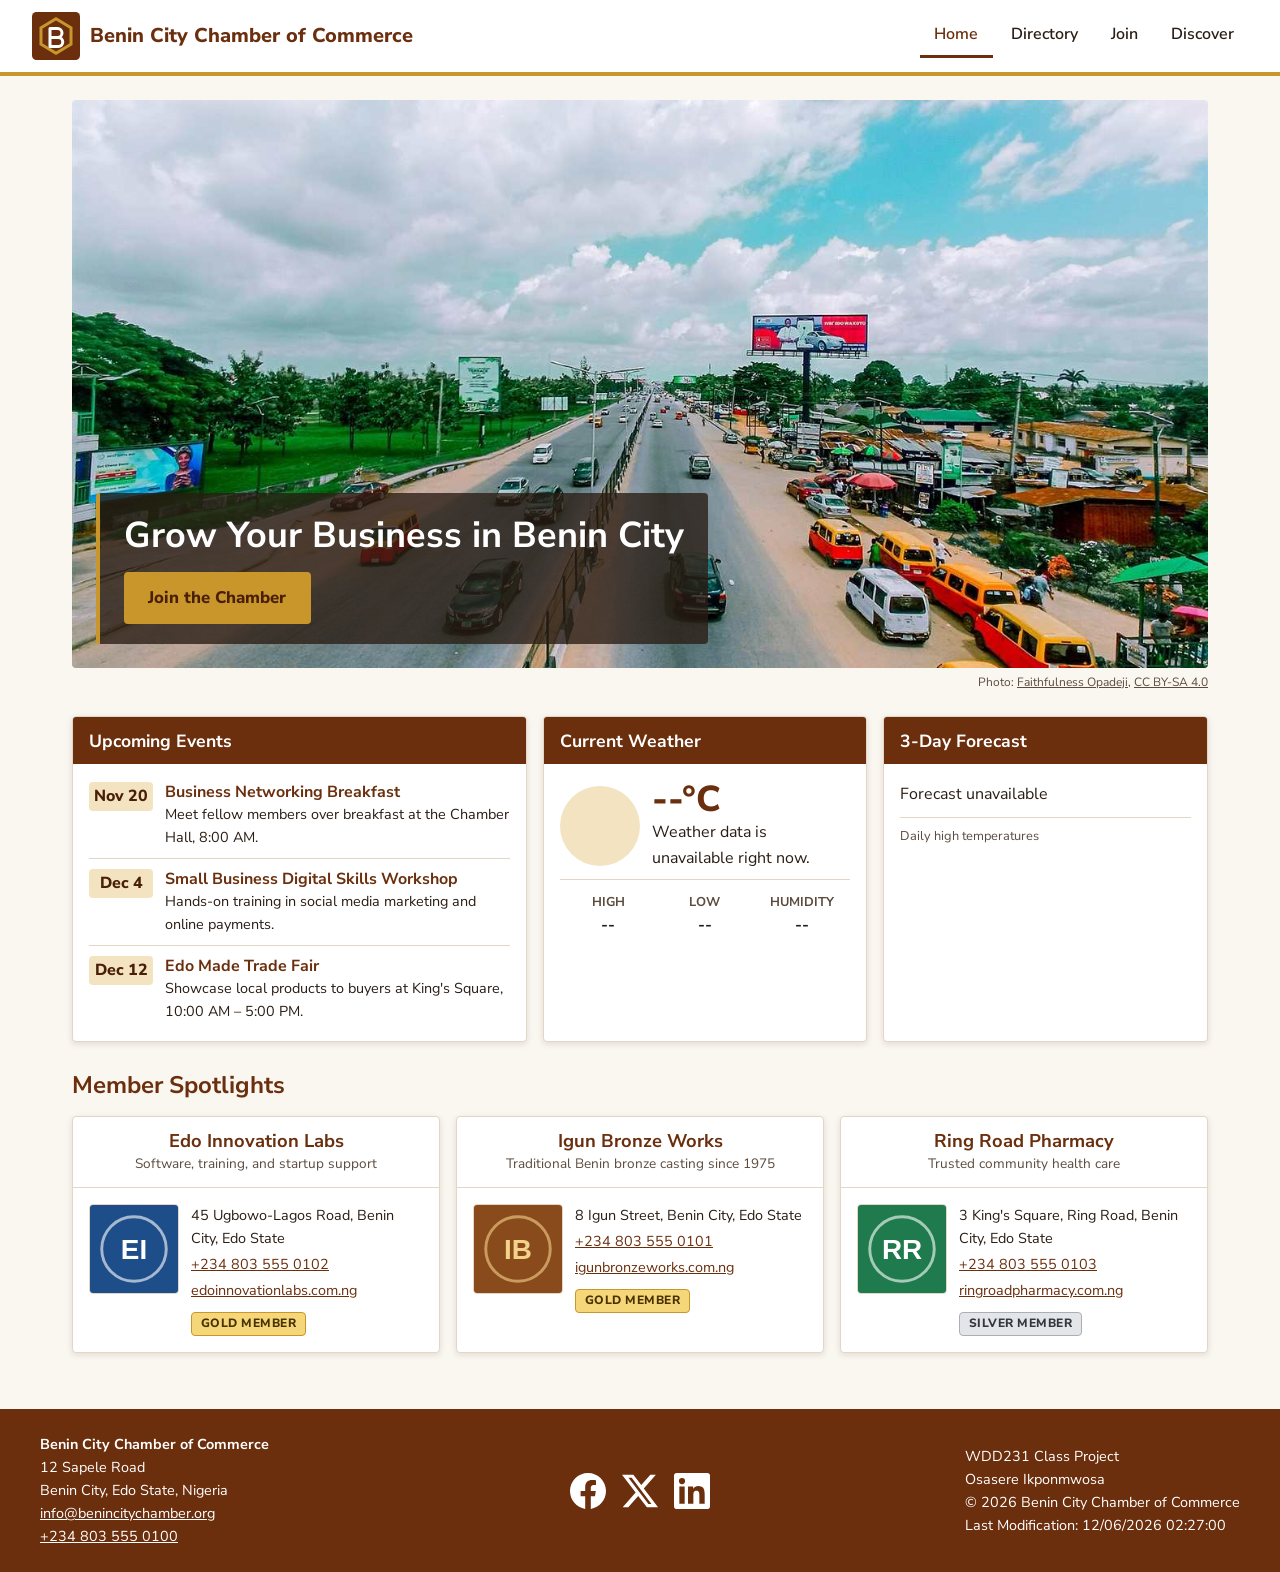
==== chamber/index.html @ 7e102f47 "Add chamber home page and member spotlights Create a responsive chamber landing page with events, we" ====
<!DOCTYPE html>
<html lang="en">

<head>
  <meta charset="UTF-8">
  <meta name="viewport" content="width=device-width, initial-scale=1.0">
  <title>Benin City Chamber of Commerce | Home</title>
  <meta name="description"
    content="The Benin City Chamber of Commerce connects and supports local businesses in Edo State, Nigeria. See upcoming events, current weather, and featured member businesses.">
  <meta name="author" content="Osasere Ikponmwosa">

  <meta property="og:title" content="Benin City Chamber of Commerce">
  <meta property="og:description"
    content="Connecting and supporting local businesses in Benin City, Edo State, Nigeria.">
  <meta property="og:image" content="https://osasereik.github.io/wdd231/chamber/images/og-image.jpg">
  <meta property="og:url" content="https://osasereik.github.io/wdd231/chamber/index.html">
  <meta property="og:type" content="website">

  <link rel="icon" href="images/favicon.svg" type="image/svg+xml">

  <link rel="preload" as="image" href="images/hero-medium.jpg"
    imagesrcset="images/hero-small.jpg 600w, images/hero-medium.jpg 1000w, images/hero-large.jpg 1400w"
    imagesizes="(min-width: 1200px) 1136px, 100vw" fetchpriority="high">

  <link rel="preconnect" href="https://fonts.googleapis.com">
  <link rel="preconnect" href="https://fonts.gstatic.com" crossorigin>
  <link href="https://fonts.googleapis.com/css2?family=Nunito+Sans:wght@400;600;700;800&display=swap"
    rel="stylesheet">

  <link rel="stylesheet" href="styles/normalize.css">
  <link rel="stylesheet" href="styles/small.css">
  <link rel="stylesheet" href="styles/larger.css">

  <script src="scripts/navigation.js" defer></script>
  <script src="scripts/date.js" defer></script>
  <script src="scripts/weather.js" defer></script>
  <script type="module" src="scripts/spotlights.js"></script>
</head>

<body>
  <header>
    <a class="brand" href="index.html">
      <img src="images/logo.svg" alt="Benin City Chamber of Commerce logo" width="48" height="48">
      <span>Benin City Chamber of Commerce</span>
    </a>
    <button id="menu" type="button" aria-label="Toggle navigation menu" aria-expanded="false"
      aria-controls="nav-links"></button>
    <nav aria-label="Main navigation">
      <ul id="nav-links">
        <li class="current"><a href="index.html" aria-current="page">Home</a></li>
        <li><a href="directory.html">Directory</a></li>
        <li><a href="join.html">Join</a></li>
        <li><a href="discover.html">Discover</a></li>
      </ul>
    </nav>
  </header>

  <main>
    <section class="hero">
      <img src="images/hero-medium.jpg"
        srcset="images/hero-small.jpg 600w, images/hero-medium.jpg 1000w, images/hero-large.jpg 1400w"
        sizes="(min-width: 1200px) 1136px, 100vw"
        alt="Busy highway in Benin City with yellow commercial buses under a bright cloudy sky"
        width="1400" height="700" fetchpriority="high">
      <div class="hero-content">
        <h1>Grow Your Business in Benin City</h1>
        <a class="cta" href="join.html">Join the Chamber</a>
      </div>
      <p class="credit">
        Photo: <a href="https://commons.wikimedia.org/wiki/File:High-Way_in_Benin_City,_Edo_State.jpg"
          target="_blank" rel="noopener">Faithfulness Opadeji</a>,
        <a href="https://creativecommons.org/licenses/by-sa/4.0" target="_blank" rel="noopener">CC BY-SA 4.0</a>
      </p>
    </section>

    <div class="home-grid">
      <section class="card events">
        <h2>Upcoming Events</h2>
        <ul class="event-list">
          <li>
            <time datetime="2026-11-20">Nov 20</time>
            <div>
              <h3>Business Networking Breakfast</h3>
              <p>Meet fellow members over breakfast at the Chamber Hall, 8:00 AM.</p>
            </div>
          </li>
          <li>
            <time datetime="2026-12-04">Dec 4</time>
            <div>
              <h3>Small Business Digital Skills Workshop</h3>
              <p>Hands-on training in social media marketing and online payments.</p>
            </div>
          </li>
          <li>
            <time datetime="2026-12-12">Dec 12</time>
            <div>
              <h3>Edo Made Trade Fair</h3>
              <p>Showcase local products to buyers at King's Square, 10:00 AM – 5:00 PM.</p>
            </div>
          </li>
        </ul>
      </section>

      <section class="card weather">
        <h2>Current Weather</h2>
        <div class="weather-now">
          <div id="weather-icon" class="weather-icon"></div>
          <div>
            <p class="temp" id="current-temp">--°C</p>
            <p id="weather-desc">Loading weather…</p>
          </div>
        </div>
        <dl class="weather-details">
          <dt>High</dt>
          <dd id="weather-high">--</dd>
          <dt>Low</dt>
          <dd id="weather-low">--</dd>
          <dt>Humidity</dt>
          <dd id="weather-humidity">--</dd>
        </dl>
      </section>

      <section class="card forecast">
        <h2>3-Day Forecast</h2>
        <ul id="forecast" class="forecast-list">
          <li><span>Loading…</span> <strong>--</strong></li>
          <li><span>Loading…</span> <strong>--</strong></li>
          <li><span>Loading…</span> <strong>--</strong></li>
        </ul>
        <p class="forecast-note">Daily high temperatures</p>
      </section>
    </div>

    <section class="spotlight-section">
      <h2>Member Spotlights</h2>
      <div id="spotlights" class="members grid"></div>
    </section>
  </main>

  <footer>
    <div class="footer-inner">
      <address class="contact">
        <strong>Benin City Chamber of Commerce</strong><br>
        12 Sapele Road<br>
        Benin City, Edo State, Nigeria<br>
        <a href="mailto:info@benincitychamber.org">info@benincitychamber.org</a><br>
        <a href="tel:+2348035550100">+234 803 555 0100</a>
      </address>

      <div class="social">
        <a href="https://www.facebook.com/" target="_blank" rel="noopener" aria-label="Facebook">
          <svg viewBox="0 0 24 24" aria-hidden="true"><path d="M24 12.07C24 5.4 18.63 0 12 0S0 5.4 0 12.07C0 18.1 4.39 23.1 10.13 24v-8.44H7.08v-3.49h3.05V9.41c0-3.02 1.79-4.69 4.53-4.69 1.31 0 2.68.24 2.68.24v2.97h-1.51c-1.49 0-1.96.93-1.96 1.89v2.25h3.33l-.53 3.49h-2.8V24C19.61 23.1 24 18.1 24 12.07Z"/></svg>
        </a>
        <a href="https://x.com/" target="_blank" rel="noopener" aria-label="X (Twitter)">
          <svg viewBox="0 0 24 24" aria-hidden="true"><path d="M18.9 1.15h3.68l-8.04 9.19L24 22.85h-7.4l-5.8-7.58-6.63 7.58H.48l8.6-9.83L0 1.15h7.59l5.24 6.93 6.07-6.93Zm-1.29 19.5h2.04L6.48 3.24H4.3l13.31 17.41Z"/></svg>
        </a>
        <a href="https://www.linkedin.com/in/seregheik/" target="_blank" rel="noopener" aria-label="LinkedIn">
          <svg viewBox="0 0 24 24" aria-hidden="true"><path d="M20.45 20.45h-3.55v-5.57c0-1.33-.03-3.04-1.85-3.04-1.86 0-2.14 1.45-2.14 2.94v5.67H9.35V9h3.41v1.56h.05c.48-.9 1.64-1.85 3.37-1.85 3.6 0 4.27 2.37 4.27 5.46v6.28ZM5.34 7.43a2.06 2.06 0 1 1 0-4.12 2.06 2.06 0 0 1 0 4.12ZM7.12 20.45H3.56V9h3.56v11.45ZM22.22 0H1.77C.79 0 0 .77 0 1.73v20.54C0 23.23.79 24 1.77 24h20.45c.98 0 1.78-.77 1.78-1.73V1.73C24 .77 23.2 0 22.22 0Z"/></svg>
        </a>
      </div>

      <div class="dev-info">
        <p>WDD231 Class Project</p>
        <p>Osasere Ikponmwosa</p>
        <p>&copy; <span id="currentyear"></span> Benin City Chamber of Commerce</p>
        <p>Last Modification: <span id="lastModified"></span></p>
      </div>
    </div>
  </footer>
</body>

</html>
---- chamber/styles/small.css ----
:root {
  --primary: #6b2f0e;
  --primary-dark: #4a1f08;
  --secondary: #c8962b;
  --secondary-light: #f3e3c0;
  --bg: #faf6f0;
  --surface: #ffffff;
  --text: #2a1d14;
  --muted: #5c4b3e;
  --border: #e3d6c4;
  --radius: 4px;
  --shadow: 0 2px 6px rgb(42 29 20 / 12%);
  --font: "Nunito Sans", Arial, Helvetica, sans-serif;
}

body {
  font-family: var(--font);
  color: var(--text);
  background-color: var(--bg);
  line-height: 1.6;
}

header {
  display: flex;
  flex-wrap: wrap;
  align-items: center;
  justify-content: space-between;
  gap: 0.5rem;
  padding: 0.75rem 1rem;
  background-color: var(--surface);
  border-bottom: 4px solid var(--secondary);
}

.brand {
  flex: 1;
  min-width: 0;
  display: flex;
  align-items: center;
  gap: 0.6rem;
  text-decoration: none;
  color: var(--primary);
  font-weight: 800;
  line-height: 1.2;
  font-size: 1.05rem;
}

.brand img {
  flex-shrink: 0;
  width: 48px;
  height: 48px;
}

#menu {
  width: 44px;
  height: 44px;
  font-size: 1.6rem;
  line-height: 1;
  color: var(--primary);
  background: transparent;
  border: 2px solid var(--primary);
  border-radius: var(--radius);
  cursor: pointer;
}

#menu::before {
  content: "\2630";
}

#menu.open::before {
  content: "\2715";
}

header nav {
  flex-basis: 100%;
}

nav ul {
  display: none;
  list-style: none;
}

nav ul.open {
  display: block;
}

nav a {
  display: block;
  padding: 0.65rem 1rem;
  text-decoration: none;
  color: var(--text);
  font-weight: 600;
  border-left: 4px solid transparent;
}

nav a:hover,
nav a:focus-visible {
  background-color: var(--secondary-light);
  border-left-color: var(--secondary);
}

nav .current a {
  color: var(--surface);
  background-color: var(--primary);
  border-left-color: var(--secondary);
}

main {
  max-width: 1200px;
  margin: 0 auto;
  padding: 1rem;
}

h1 {
  color: var(--primary);
  font-size: 1.75rem;
  margin-bottom: 1rem;
}

.view-toggle {
  display: flex;
  justify-content: center;
  gap: 1rem;
  margin-bottom: 1.25rem;
}

.view-toggle button {
  display: flex;
  align-items: center;
  gap: 0.4rem;
  padding: 0.5rem 1rem;
  font-weight: 700;
  color: var(--primary);
  background-color: var(--surface);
  border: 2px solid var(--primary);
  border-radius: var(--radius);
  cursor: pointer;
}

.view-toggle svg {
  width: 20px;
  height: 20px;
  fill: currentColor;
}

.view-toggle button:hover,
.view-toggle button:focus-visible {
  background-color: var(--secondary-light);
}

.view-toggle button.active {
  color: var(--surface);
  background-color: var(--primary);
}

/* Reserve space while members load from JSON so the footer
   doesn't jump (prevents Cumulative Layout Shift) */
#members:empty {
  min-height: 100vh;
}

#spotlights:empty {
  min-height: 300px;
}

.members.grid {
  display: grid;
  grid-template-columns: 1fr;
  gap: 1rem;
}

.member {
  background-color: var(--surface);
  border: 1px solid var(--border);
  border-radius: var(--radius);
  box-shadow: var(--shadow);
  overflow: hidden;
}

.grid .member-head {
  padding: 0.75rem 1rem;
  text-align: center;
  border-bottom: 1px solid var(--border);
}

.member h2 {
  font-size: 1.15rem;
  line-height: 1.3;
  color: var(--primary);
}

.tagline {
  font-size: 0.85rem;
  color: var(--muted);
}

.grid .member-body {
  display: grid;
  grid-template-columns: 90px 1fr;
  gap: 0.75rem;
  align-items: start;
  padding: 1rem;
}

.member img {
  width: 90px;
  height: 90px;
  border-radius: var(--radius);
  border: 1px solid var(--border);
}

.details {
  font-size: 0.9rem;
  overflow-wrap: anywhere;
}

.details p {
  margin-bottom: 0.2rem;
}

.details a {
  color: var(--primary);
}

.level {
  display: inline-block;
  margin-top: 0.4rem;
  padding: 0.1rem 0.55rem;
  font-size: 0.75rem;
  font-weight: 800;
  text-transform: uppercase;
  letter-spacing: 0.04em;
  border-radius: var(--radius);
  border: 1px solid transparent;
}

.level-3 {
  background-color: #f5d77a;
  color: #4a3200;
  border-color: #c8962b;
}

.level-2 {
  background-color: #e3e5e8;
  color: #33383f;
  border-color: #a9afb7;
}

.level-1 {
  background-color: var(--secondary-light);
  color: var(--primary-dark);
  border-color: var(--border);
}

.members.list {
  display: flex;
  flex-direction: column;
  border: 1px solid var(--border);
  border-radius: var(--radius);
  overflow: hidden;
}

.list .member {
  border: none;
  border-radius: 0;
  box-shadow: none;
  padding: 0.75rem 1rem;
}

.list .member:nth-child(even) {
  background-color: var(--secondary-light);
}

.list .member img,
.list .tagline {
  display: none;
}

.list .member h2 {
  font-size: 1rem;
}

/* ===== Home page ===== */
.hero {
  position: relative;
  margin-bottom: 1.5rem;
}

.hero img {
  width: 100%;
  height: auto;
  aspect-ratio: 4 / 3;
  object-fit: cover;
  border-radius: var(--radius);
}

.hero-content {
  position: absolute;
  left: 0.75rem;
  right: 0.75rem;
  bottom: 2.25rem;
  padding: 0.6rem 0.85rem;
  background-color: rgb(42 29 20 / 78%);
  border-left: 4px solid var(--secondary);
  border-radius: var(--radius);
}

.hero h1 {
  color: #ffffff;
  font-size: 1.15rem;
  line-height: 1.25;
  margin-bottom: 0.5rem;
}

.cta {
  display: inline-block;
  padding: 0.5rem 1.1rem;
  font-weight: 800;
  text-decoration: none;
  color: var(--primary-dark);
  background-color: var(--secondary);
  border: 2px solid var(--secondary);
  border-radius: var(--radius);
  transition: background-color 0.2s ease, color 0.2s ease;
}

.cta:hover,
.cta:focus-visible {
  color: var(--primary-dark);
  background-color: #ffffff;
}

.credit {
  margin-top: 0.3rem;
  font-size: 0.75rem;
  color: var(--muted);
  text-align: right;
}

.home-grid {
  display: grid;
  gap: 1rem;
  margin-bottom: 1.5rem;
}

.card {
  background-color: var(--surface);
  border: 1px solid var(--border);
  border-radius: var(--radius);
  box-shadow: var(--shadow);
  overflow: hidden;
}

.card h2 {
  padding: 0.6rem 1rem;
  font-size: 1.1rem;
  color: #ffffff;
  background-color: var(--primary);
}

.event-list {
  list-style: none;
  padding: 0.5rem 1rem;
}

.event-list li {
  display: grid;
  grid-template-columns: 4rem 1fr;
  gap: 0.75rem;
  padding: 0.6rem 0;
  border-bottom: 1px solid var(--border);
}

.event-list li:last-child {
  border-bottom: none;
}

.event-list time {
  align-self: start;
  padding: 0.3rem 0;
  font-weight: 800;
  text-align: center;
  line-height: 1.2;
  color: var(--primary-dark);
  background-color: var(--secondary-light);
  border-radius: var(--radius);
}

.event-list h3 {
  font-size: 1rem;
  line-height: 1.3;
  color: var(--primary);
}

.event-list p {
  font-size: 0.9rem;
}

.weather-now {
  display: flex;
  align-items: center;
  gap: 0.75rem;
  padding: 1rem 1rem 0.5rem;
}

.weather-icon {
  flex-shrink: 0;
  width: 80px;
  height: 80px;
  border-radius: 50%;
  background-color: var(--secondary-light);
}

.temp {
  font-size: 2.25rem;
  font-weight: 800;
  line-height: 1.1;
  color: var(--primary);
}

.weather-details {
  display: grid;
  grid-template-columns: repeat(3, 1fr);
  grid-auto-flow: column;
  grid-template-rows: auto auto;
  margin: 0 1rem 1rem;
  padding-top: 0.75rem;
  text-align: center;
  border-top: 1px solid var(--border);
}

.weather-details dt {
  font-size: 0.8rem;
  font-weight: 700;
  text-transform: uppercase;
  color: var(--muted);
}

.weather-details dd {
  margin: 0;
  font-weight: 700;
}

.forecast-list {
  list-style: none;
  padding: 0.5rem 1rem 0;
}

.forecast-list li {
  display: flex;
  justify-content: space-between;
  padding: 0.6rem 0;
  border-bottom: 1px solid var(--border);
}

.forecast-list strong {
  color: var(--primary);
}

.forecast-note {
  padding: 0.5rem 1rem 1rem;
  font-size: 0.8rem;
  color: var(--muted);
}

.spotlight-section > h2 {
  margin-bottom: 0.75rem;
  font-size: 1.5rem;
  color: var(--primary);
}

.member h3 {
  font-size: 1.15rem;
  line-height: 1.3;
  color: var(--primary);
}

footer {
  margin-top: 2rem;
  padding: 1.5rem 1rem;
  color: #ffffff;
  background-color: var(--primary);
  font-size: 0.9rem;
}

.footer-inner {
  max-width: 1200px;
  margin: 0 auto;
  display: grid;
  gap: 1.25rem;
  text-align: center;
}

footer a {
  color: #ffffff;
}

.social {
  display: flex;
  justify-content: center;
  gap: 1rem;
}

.social a {
  display: block;
  width: 36px;
  height: 36px;
}

.social svg {
  width: 36px;
  height: 36px;
  fill: currentColor;
}

.social a:hover,
.social a:focus-visible {
  color: var(--secondary);
}
---- chamber/styles/larger.css ----
@media (min-width: 600px) {
  .members.grid {
    grid-template-columns: repeat(2, 1fr);
  }

  .list .member {
    display: grid;
    grid-template-columns: 1.2fr 1.5fr 1fr 1.5fr;
    gap: 1rem;
    align-items: start;
  }

  .list .member-body,
  .list .details {
    display: contents;
  }

  .list .details p {
    margin: 0;
  }

  .list .level {
    display: none;
  }

  .hero img {
    aspect-ratio: 2 / 1;
  }

  .hero-content {
    left: 1.5rem;
    right: auto;
    bottom: 3rem;
    max-width: 60%;
    padding: 1.25rem 1.5rem;
  }

  .hero h1 {
    font-size: 1.75rem;
    margin-bottom: 0.9rem;
  }

  .cta {
    padding: 0.65rem 1.4rem;
    font-size: 1.05rem;
  }

  .home-grid {
    grid-template-columns: repeat(2, 1fr);
  }

  .events,
  #spotlights .member:nth-child(3) {
    grid-column: 1 / -1;
  }
}

@media (min-width: 900px) {
  header {
    flex-wrap: nowrap;
    padding: 0.75rem 2rem;
  }

  .brand {
    font-size: 1.25rem;
  }

  #menu {
    display: none;
  }

  header nav {
    flex-basis: auto;
  }

  nav ul,
  nav ul.open {
    display: flex;
    gap: 0.25rem;
  }

  nav a {
    padding: 0.5rem 0.9rem;
    border-left: none;
    border-bottom: 3px solid transparent;
  }

  nav a:hover,
  nav a:focus-visible {
    background-color: transparent;
    border-bottom-color: var(--secondary);
  }

  nav .current a {
    color: var(--primary);
    background-color: transparent;
    border-bottom-color: var(--primary);
  }

  main {
    padding: 1.5rem 2rem;
  }

  h1 {
    font-size: 2rem;
  }

  .members.grid {
    grid-template-columns: repeat(3, 1fr);
  }

  .hero h1 {
    font-size: 2.25rem;
  }

  .home-grid {
    grid-template-columns: 1.4fr 1fr 1fr;
  }

  .events,
  #spotlights .member:nth-child(3) {
    grid-column: auto;
  }

  .footer-inner {
    grid-template-columns: 1fr auto 1fr;
    align-items: center;
    text-align: left;
  }

  .dev-info {
    justify-self: end;
  }
}
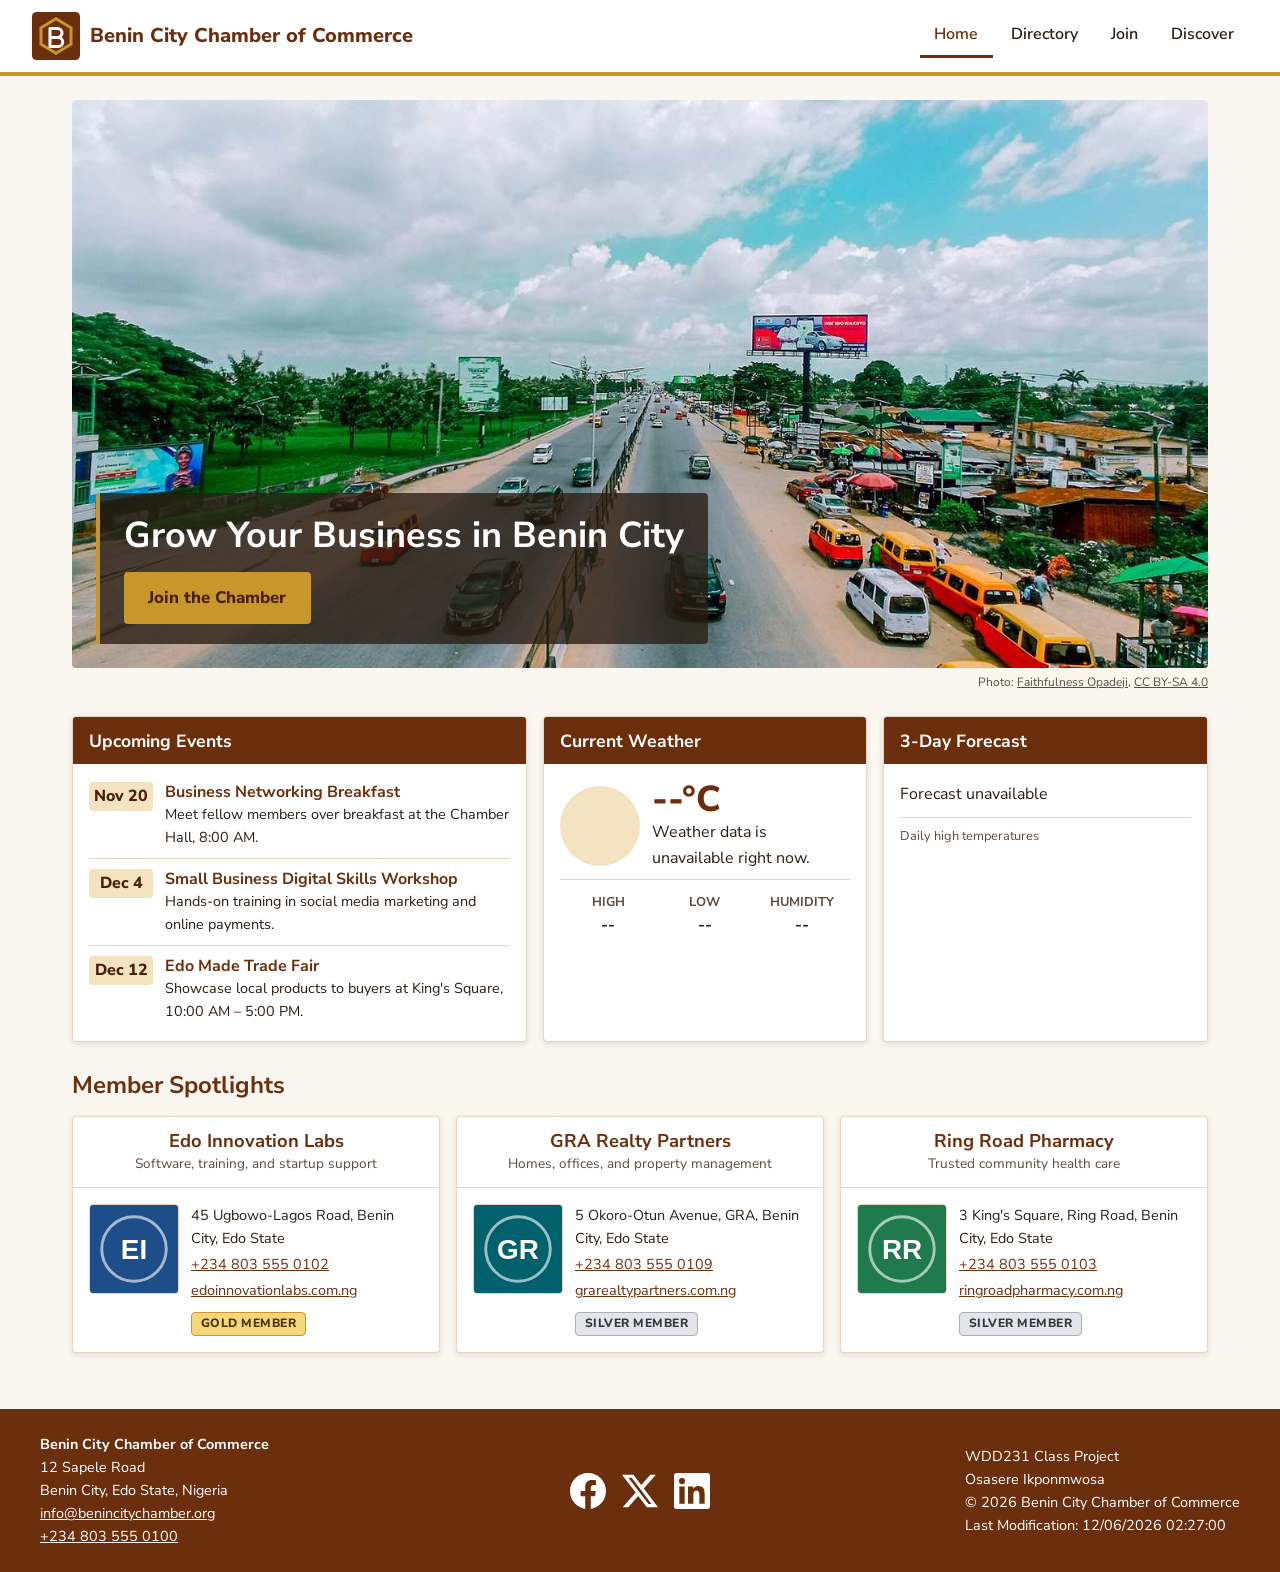
==== commit f06b6d6b: "feat: add chamber of commerce website pages, styles, and scripts" ====
--- a/chamber/index.html
+++ b/chamber/index.html
@@ -148,15 +148,9 @@
       </address>
 
       <div class="social">
-        <a href="https://www.facebook.com/" target="_blank" rel="noopener" aria-label="Facebook">
-          <svg viewBox="0 0 24 24" aria-hidden="true"><path d="M24 12.07C24 5.4 18.63 0 12 0S0 5.4 0 12.07C0 18.1 4.39 23.1 10.13 24v-8.44H7.08v-3.49h3.05V9.41c0-3.02 1.79-4.69 4.53-4.69 1.31 0 2.68.24 2.68.24v2.97h-1.51c-1.49 0-1.96.93-1.96 1.89v2.25h3.33l-.53 3.49h-2.8V24C19.61 23.1 24 18.1 24 12.07Z"/></svg>
-        </a>
-        <a href="https://x.com/" target="_blank" rel="noopener" aria-label="X (Twitter)">
-          <svg viewBox="0 0 24 24" aria-hidden="true"><path d="M18.9 1.15h3.68l-8.04 9.19L24 22.85h-7.4l-5.8-7.58-6.63 7.58H.48l8.6-9.83L0 1.15h7.59l5.24 6.93 6.07-6.93Zm-1.29 19.5h2.04L6.48 3.24H4.3l13.31 17.41Z"/></svg>
-        </a>
-        <a href="https://www.linkedin.com/in/seregheik/" target="_blank" rel="noopener" aria-label="LinkedIn">
-          <svg viewBox="0 0 24 24" aria-hidden="true"><path d="M20.45 20.45h-3.55v-5.57c0-1.33-.03-3.04-1.85-3.04-1.86 0-2.14 1.45-2.14 2.94v5.67H9.35V9h3.41v1.56h.05c.48-.9 1.64-1.85 3.37-1.85 3.6 0 4.27 2.37 4.27 5.46v6.28ZM5.34 7.43a2.06 2.06 0 1 1 0-4.12 2.06 2.06 0 0 1 0 4.12ZM7.12 20.45H3.56V9h3.56v11.45ZM22.22 0H1.77C.79 0 0 .77 0 1.73v20.54C0 23.23.79 24 1.77 24h20.45c.98 0 1.78-.77 1.78-1.73V1.73C24 .77 23.2 0 22.22 0Z"/></svg>
-        </a>
+        <a href="https://www.facebook.com/"><img src="images/facebook.svg" alt="Facebook" width="36" height="36"></a>
+        <a href="https://x.com/"><img src="images/x.svg" alt="X" width="36" height="36"></a>
+        <a href="https://www.linkedin.com/in/seregheik/"><img src="images/linkedin.svg" alt="LinkedIn" width="36" height="36"></a>
       </div>
 
       <div class="dev-info">
--- a/chamber/styles/small.css
+++ b/chamber/styles/small.css
@@ -506,13 +506,88 @@
   height: 36px;
 }
 
-.social svg {
-  width: 36px;
-  height: 36px;
-  fill: currentColor;
-}
 
 .social a:hover,
 .social a:focus-visible {
   color: var(--secondary);
 }
+
+.join-layout {
+  display: grid;
+  gap: 1.5rem;
+}
+
+.join-form {
+  display: grid;
+  gap: 1rem;
+  padding: 1rem;
+  background-color: var(--surface);
+  border: 1px solid var(--border);
+}
+
+.join-form label {
+  display: grid;
+  font-weight: 700;
+}
+
+.join-form input,
+.join-form select,
+.join-form textarea {
+  padding: 0.5rem;
+  border: 1px solid var(--muted);
+}
+
+.join-form input[type="submit"] {
+  justify-self: start;
+  padding: 0.6rem 1.2rem;
+  color: #ffffff;
+  background-color: var(--primary);
+  border: none;
+  cursor: pointer;
+}
+
+.level-card {
+  margin-top: 1rem;
+  padding: 1rem;
+  text-align: center;
+  background-color: var(--surface);
+  border-top: 5px solid var(--secondary);
+  animation: fade-in 1.5s;
+}
+
+@keyframes fade-in {
+  from {
+    opacity: 0;
+  }
+
+  to {
+    opacity: 1;
+  }
+}
+
+.level-card button,
+dialog button {
+  margin-top: 0.5rem;
+  padding: 0.4rem 1rem;
+  color: var(--primary);
+  background-color: var(--surface);
+  border: 2px solid var(--primary);
+  cursor: pointer;
+}
+
+dialog {
+  max-width: 400px;
+  border: none;
+  border-top: 5px solid var(--secondary);
+}
+
+dialog::backdrop {
+  background-color: rgb(0 0 0 / 50%);
+}
+
+.results {
+  padding: 1rem;
+  margin-top: 1rem;
+  background-color: var(--surface);
+  border-left: 5px solid var(--secondary);
+}
--- a/chamber/styles/larger.css
+++ b/chamber/styles/larger.css
@@ -117,6 +117,10 @@
     grid-template-columns: 1.4fr 1fr 1fr;
   }
 
+  .join-layout {
+    grid-template-columns: 3fr 2fr;
+  }
+
   .events,
   #spotlights .member:nth-child(3) {
     grid-column: auto;
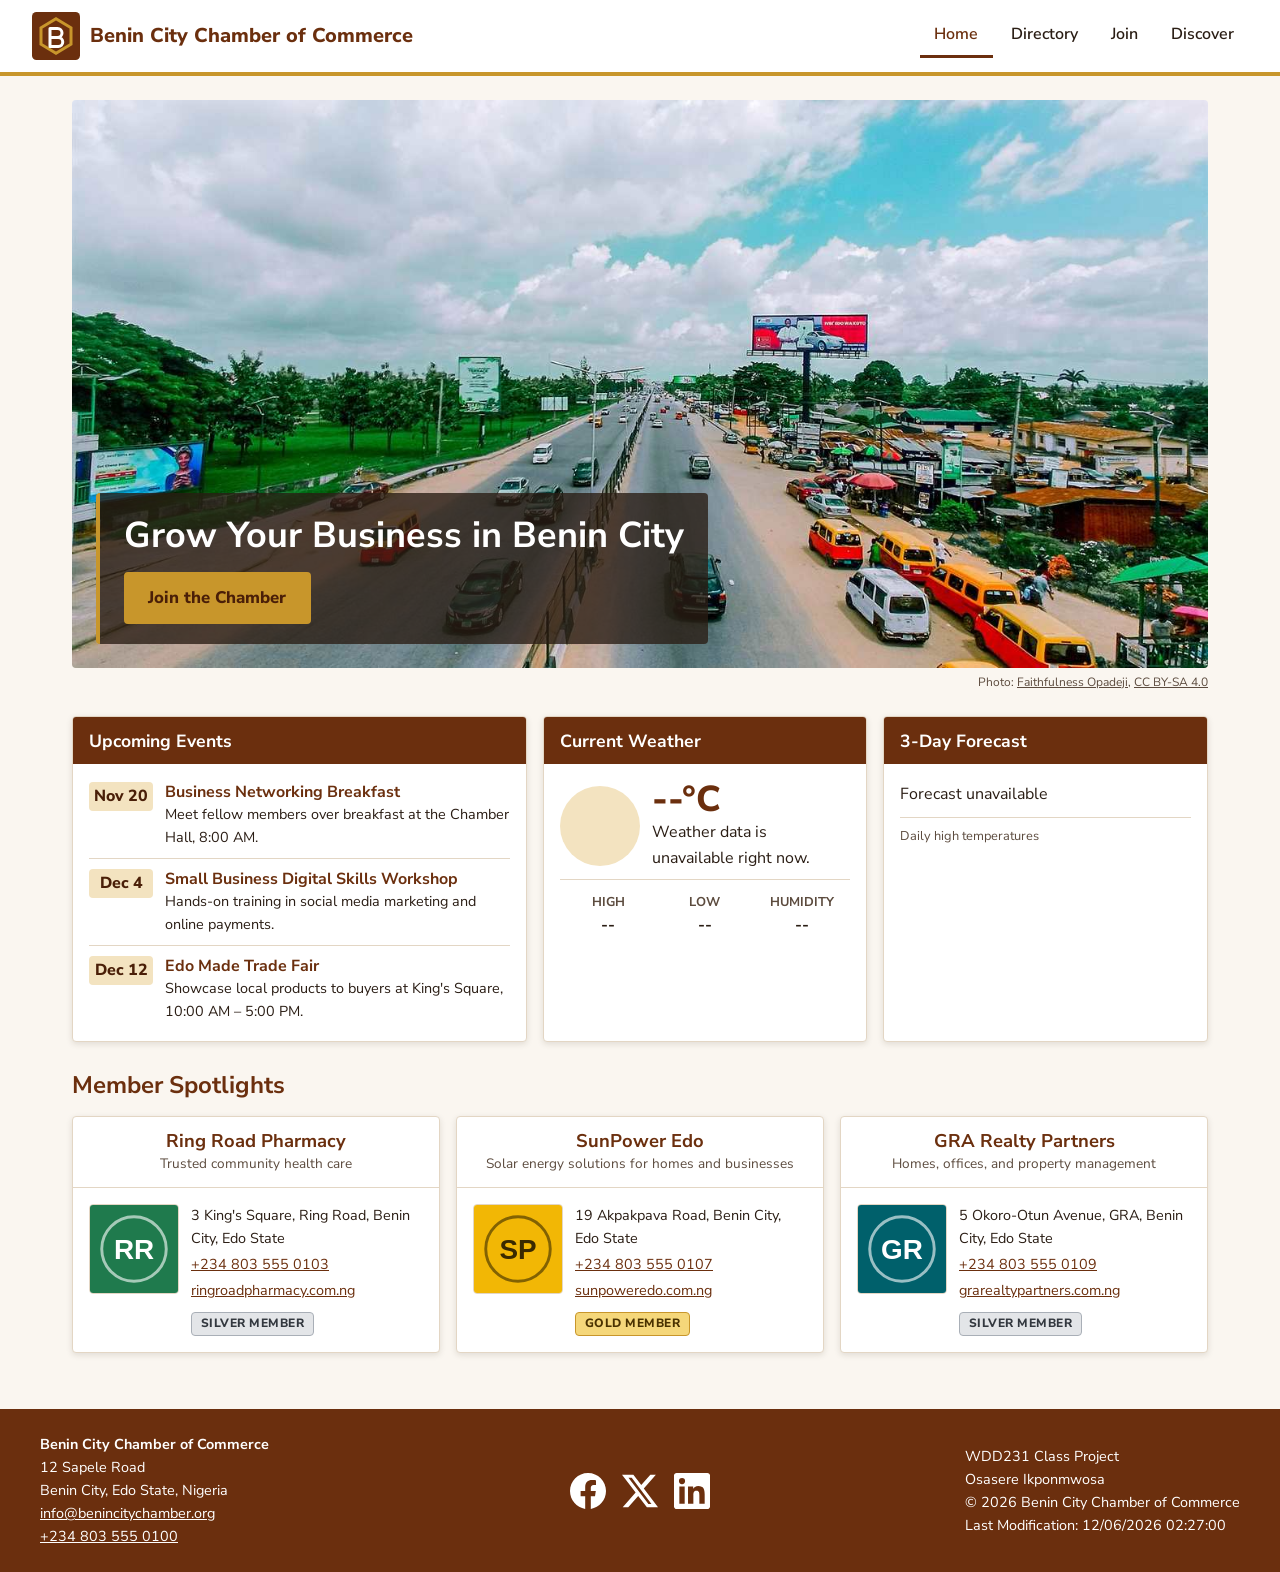
==== commit 98884618: "feat: add chamber of commerce website pages and assets" ====
--- a/chamber/index.html
+++ b/chamber/index.html
@@ -149,7 +149,7 @@
 
       <div class="social">
         <a href="https://www.facebook.com/"><img src="images/facebook.svg" alt="Facebook" width="36" height="36"></a>
-        <a href="https://x.com/"><img src="images/x.svg" alt="X" width="36" height="36"></a>
+        <a href="https://x.com/"><img src="images/x-twitter.svg" alt="X" width="36" height="36"></a>
         <a href="https://www.linkedin.com/in/seregheik/"><img src="images/linkedin.svg" alt="LinkedIn" width="36" height="36"></a>
       </div>
 
